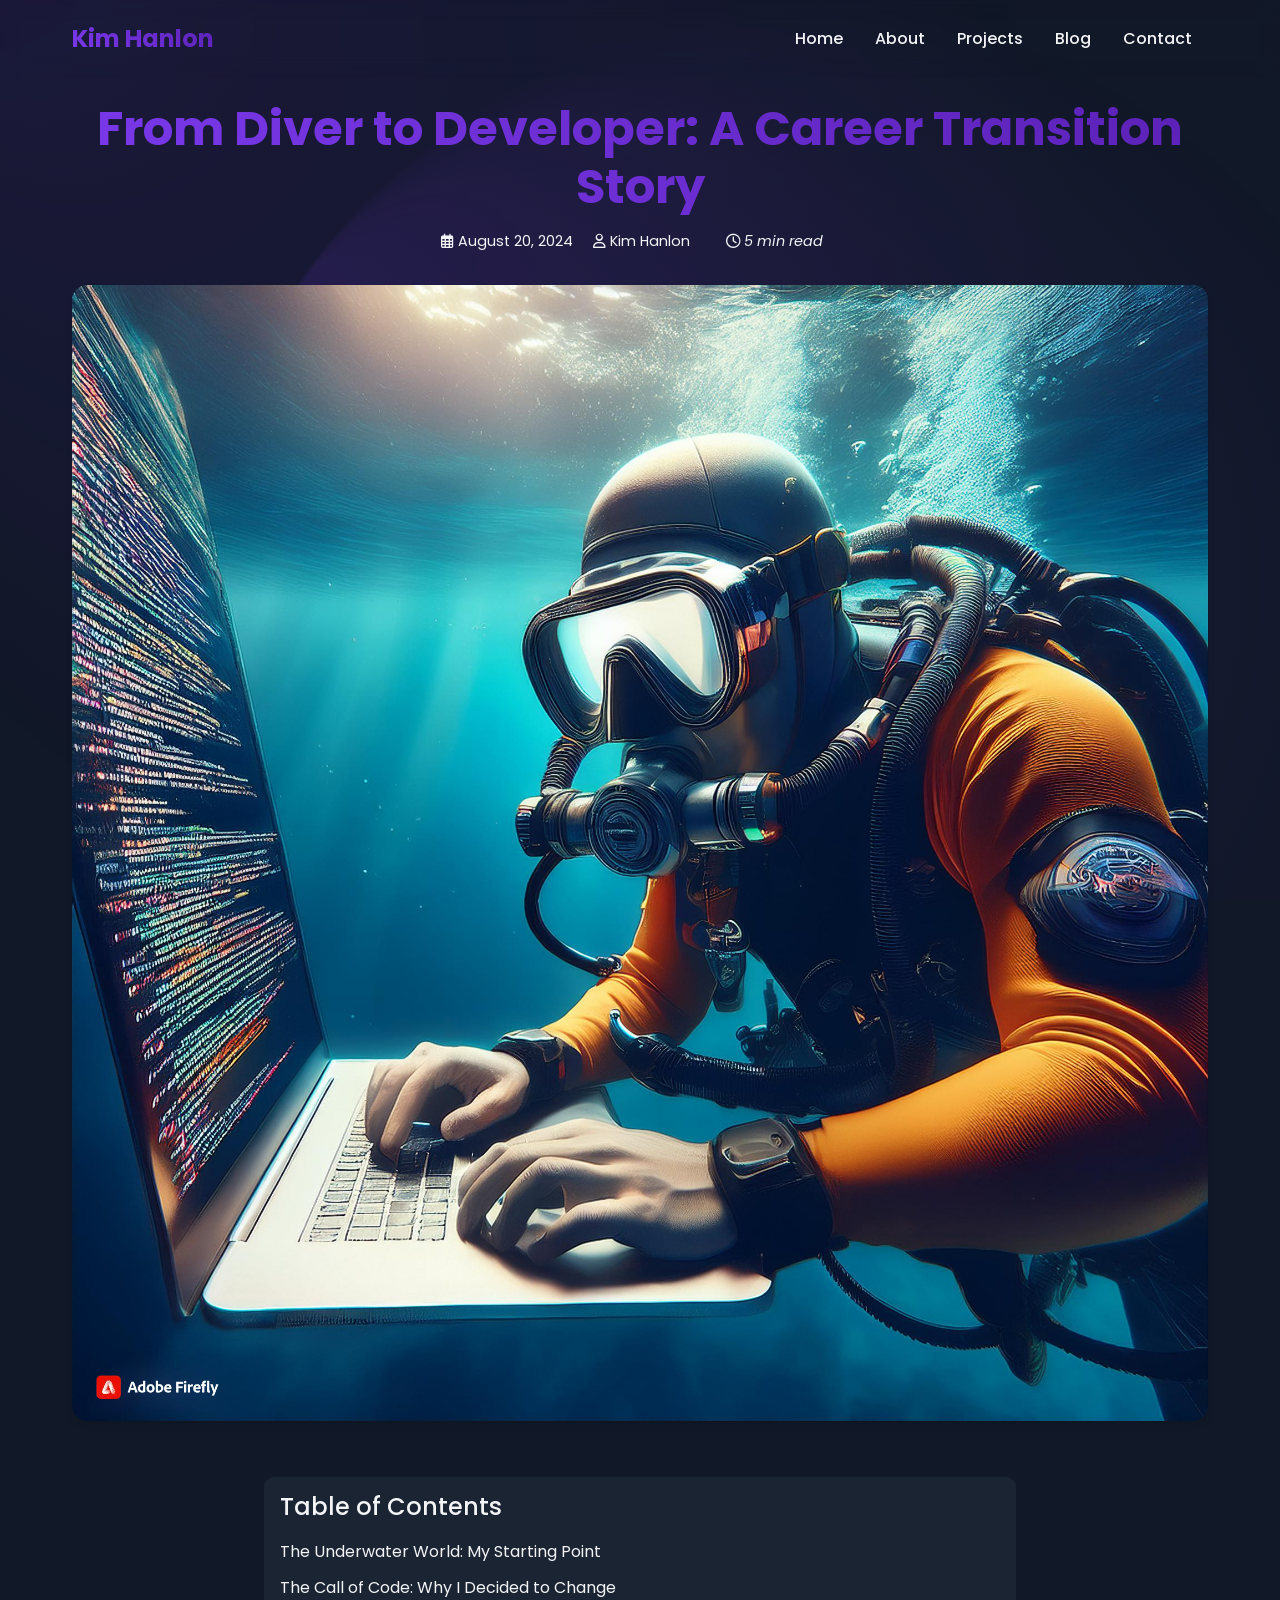
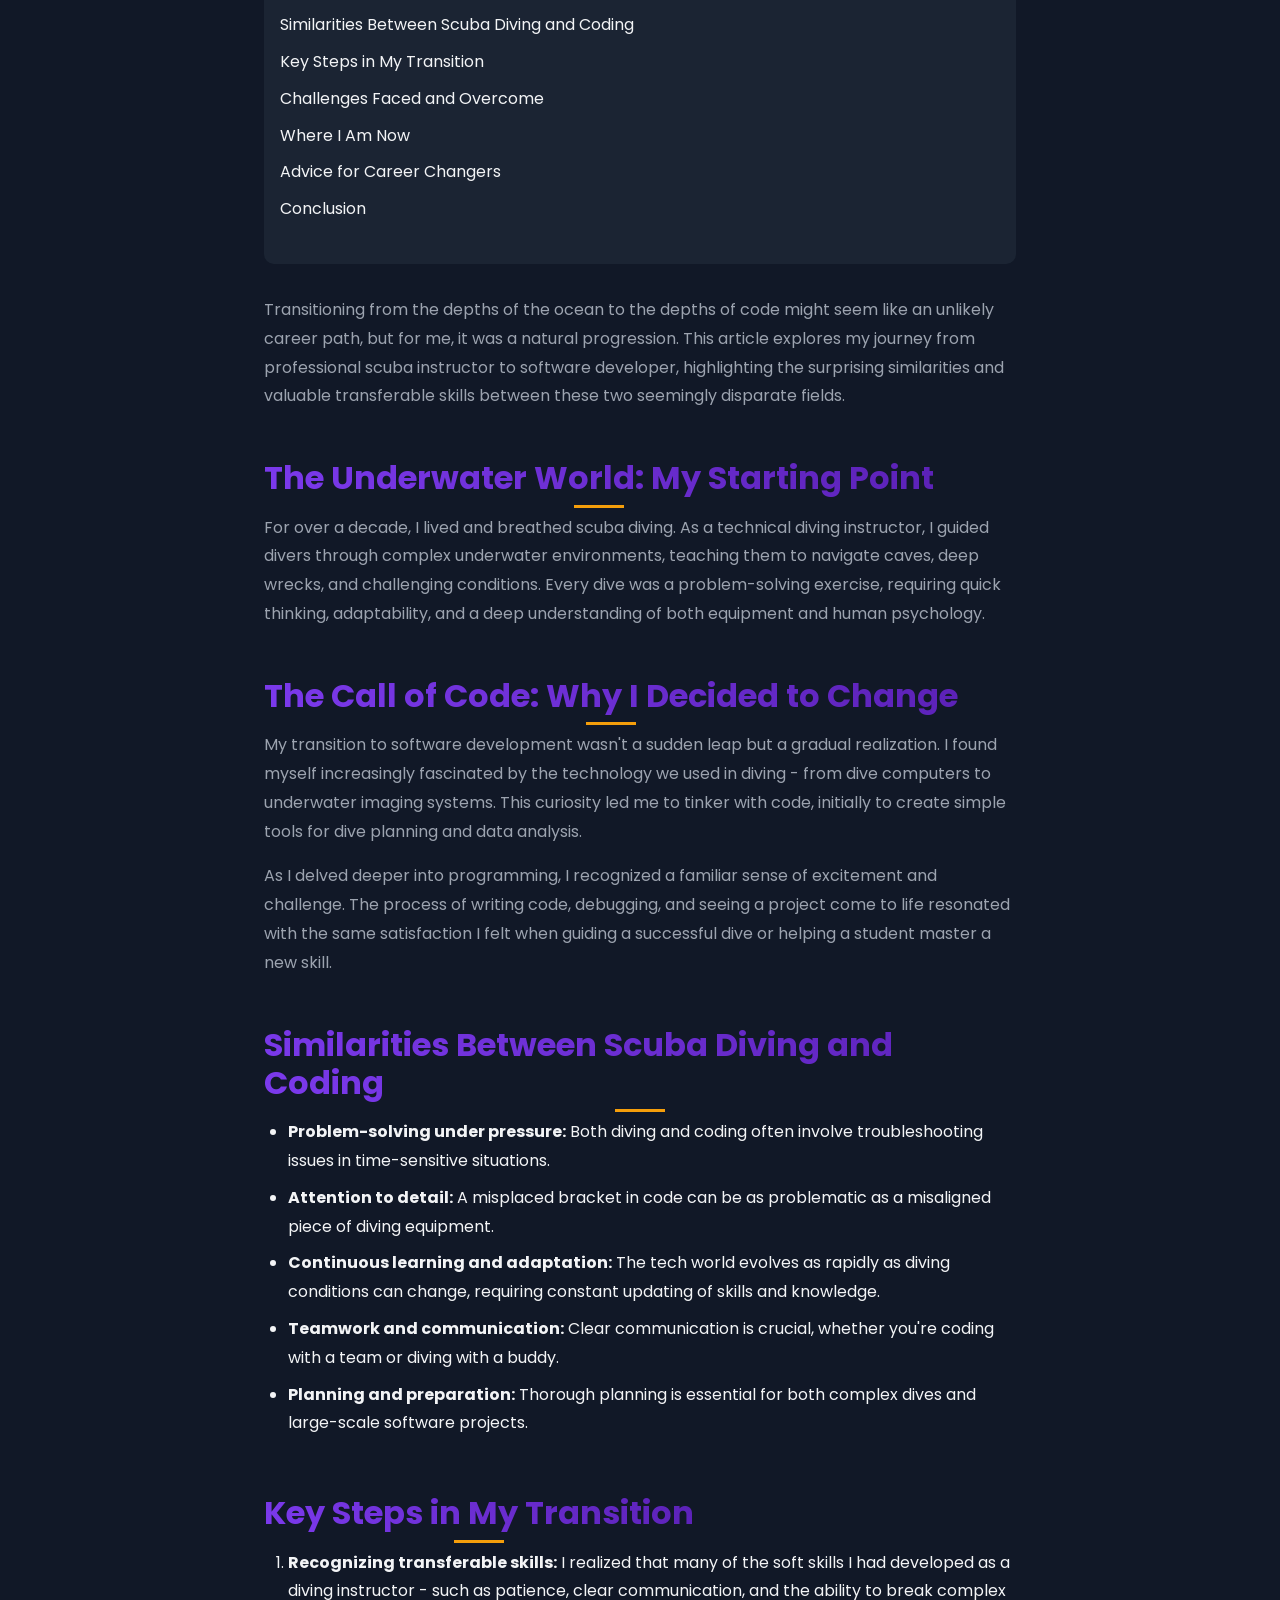
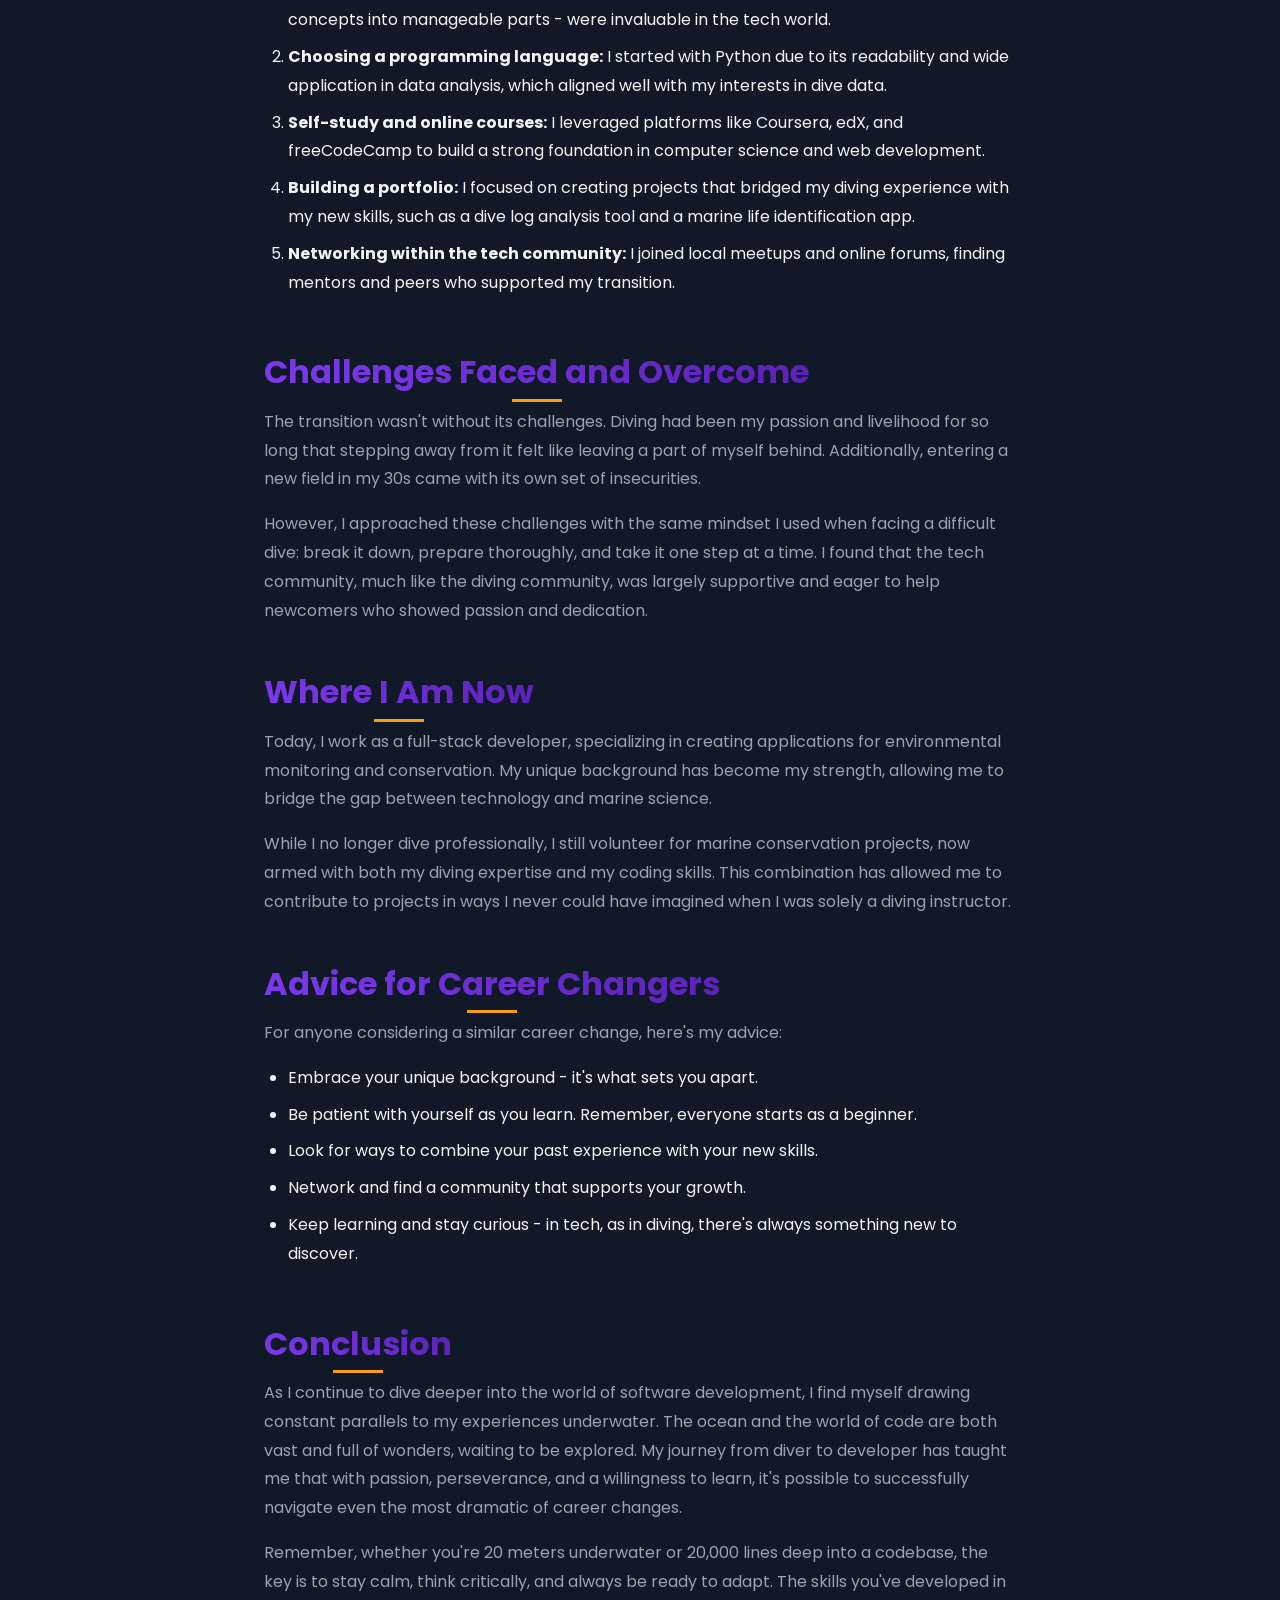
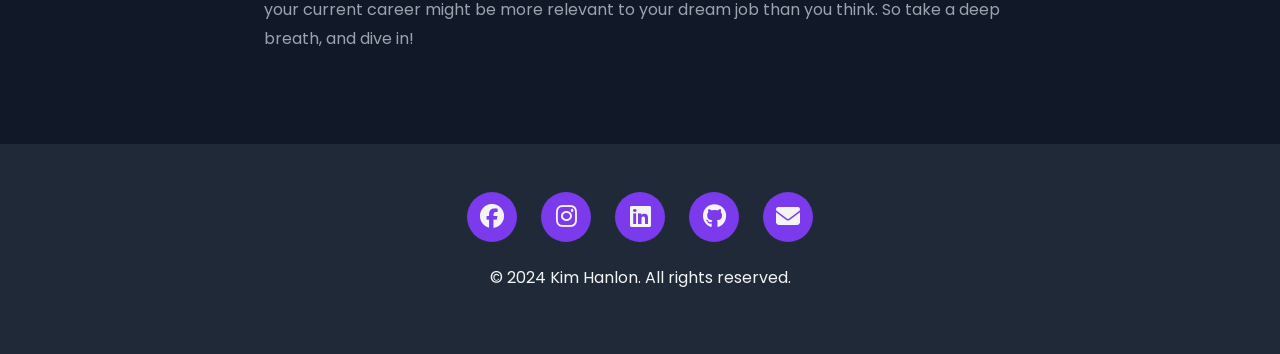
==== diver2coder.html @ e18cc1fc "Add first blog article, and add style to blog pages :sparkle: :lipstick:" ====
<!DOCTYPE html>
<html lang="en">

<head>
  <meta charset="UTF-8">
  <meta name="viewport" content="width=device-width, initial-scale=1.0">
  <meta http-equiv="X-UA-Compatible" content="IE=edge">
  <meta name="description" content="From Diver to Developer: A Career Transition Story">
  <meta name="keywords"
    content="career transition, scuba diving, software development, full stack developer, Kim Hanlon">
  <title>From Diver to Developer: A Career Transition Story - Kim Hanlon</title>
  <link rel="apple-touch-icon" sizes="180x180" href="/apple-touch-icon.png">
  <link rel="icon" type="image/png" sizes="32x32" href="/favicon-32x32.png">
  <link rel="icon" type="image/png" sizes="16x16" href="/favicon-16x16.png">
  <link rel="manifest" href="/site.webmanifest">
  <link href="https://fonts.googleapis.com/css2?family=Poppins:wght@400;500;600;700&display=swap" rel="stylesheet">
  <link href="https://cdn.jsdelivr.net/npm/bootstrap@5.3.0-alpha1/dist/css/bootstrap.min.css" rel="stylesheet">
  <link rel="stylesheet" href="https://cdnjs.cloudflare.com/ajax/libs/font-awesome/6.1.1/css/all.min.css">
  <link rel="stylesheet" href="assets/css/style.css">
  <link rel="stylesheet" href="assets/css/blog.css">
</head>

<body>
  <!-- <div class="cursor"></div> -->
  <div class="background-animation">
    <svg viewBox="0 0 100 100" preserveAspectRatio="xMidYMid slice">
      <defs>
        <radialGradient id="Gradient1" cx="50%" cy="50%" fx="0.441602%" fy="50%" r=".5">
          <animate attributeName="fx" dur="34s" values="0%;3%;0%" repeatCount="indefinite"></animate>
          <stop offset="0%" stop-color="rgba(124, 58, 237, 0.3)"></stop>
          <stop offset="100%" stop-color="rgba(124, 58, 237, 0)"></stop>
        </radialGradient>
        <radialGradient id="Gradient2" cx="50%" cy="50%" fx="2.68147%" fy="50%" r=".5">
          <animate attributeName="fx" dur="23.5s" values="0%;3%;0%" repeatCount="indefinite"></animate>
          <stop offset="0%" stop-color="rgba(91, 33, 182, 0.3)"></stop>
          <stop offset="100%" stop-color="rgba(91, 33, 182, 0)"></stop>
        </radialGradient>
      </defs>
      <rect x="0" y="0" width="100" height="100" fill="url(#Gradient1)">
        <animate attributeName="x" dur="20s" values="25;0;25" repeatCount="indefinite" />
        <animate attributeName="y" dur="21s" values="0;25;0" repeatCount="indefinite" />
        <animateTransform attributeName="transform" type="rotate" from="0 50 50" to="360 50 50" dur="17s"
          repeatCount="indefinite" />
      </rect>
      <rect x="0" y="0" width="100" height="100" fill="url(#Gradient2)">
        <animate attributeName="x" dur="23s" values="-25;0;-25" repeatCount="indefinite" />
        <animate attributeName="y" dur="24s" values="0;-25;0" repeatCount="indefinite" />
        <animateTransform attributeName="transform" type="rotate" from="0 50 50" to="360 50 50" dur="18s"
          repeatCount="indefinite" />
      </rect>
    </svg>
  </div>
  <nav class="navbar navbar-expand-lg navbar-dark fixed-top">
    <div class="container">
      <!-- <div class="theme-toggle">
        <input type="checkbox" id="theme-switch" />
        <label for="theme-switch">
          <i class="fas fa-sun"></i>
          <i class="fas fa-moon"></i>
        </label>
      </div> -->
      <a class="navbar-brand" href="#">Kim Hanlon</a>
      <button class="navbar-toggler" type="button" data-bs-toggle="collapse" data-bs-target="#navbarNav"
        aria-controls="navbarNav" aria-expanded="false" aria-label="Toggle navigation">
        <span class="navbar-toggler-icon"></span>
      </button>
      <div class="collapse navbar-collapse" id="navbarNav">
        <ul class="navbar-nav ms-auto">
          <li class="nav-item"><a class="nav-link" href="#home">Home</a></li>
          <li class="nav-item"><a class="nav-link" href="#about">About</a></li>
          <li class="nav-item"><a class="nav-link" href="#projects">Projects</a></li>
          <li class="nav-item"><a class="nav-link" href="#blog">Blog</a></li>
          <li class="nav-item"><a class="nav-link" href="#contact">Contact</a></li>
        </ul>
      </div>
    </div>
  </nav>

  <main class="blog-post">
    <div class="container">
      <article>
        <header class="blog-header">
          <h1>From Diver to Developer: A Career Transition Story</h1>
          <div class="blog-meta">
            <span class="blog-date"><i class="far fa-calendar-alt"></i> August 20, 2024</span>
            <span class="blog-author"><i class="far fa-user"></i> Kim Hanlon</span>
            <!-- Reading time will be inserted here by JavaScript -->
          </div>
        </header>

        <div class="blog-image-card">
          <img src="media/scubacodercartoon.jpg" alt="Scuba diver working on a laptop underwater" class="blog-image">
        </div>

        <div class="blog-content">
          <p>Transitioning from the depths of the ocean to the depths of code might seem like an unlikely career path,
            but for me, it was a natural progression. This article explores my journey from professional scuba
            instructor to software developer, highlighting the surprising similarities and valuable transferable skills
            between these two seemingly disparate fields.</p>

          <h2>The Underwater World: My Starting Point</h2>
          <p>For over a decade, I lived and breathed scuba diving. As a technical diving instructor, I guided divers
            through complex underwater environments, teaching them to navigate caves, deep wrecks, and challenging
            conditions. Every dive was a problem-solving exercise, requiring quick thinking, adaptability, and a deep
            understanding of both equipment and human psychology.</p>

          <h2>The Call of Code: Why I Decided to Change</h2>
          <p>My transition to software development wasn't a sudden leap but a gradual realization. I found myself
            increasingly fascinated by the technology we used in diving - from dive computers to underwater imaging
            systems. This curiosity led me to tinker with code, initially to create simple tools for dive planning and
            data analysis.</p>
          <p>As I delved deeper into programming, I recognized a familiar sense of excitement and challenge. The process
            of writing code, debugging, and seeing a project come to life resonated with the same satisfaction I felt
            when guiding a successful dive or helping a student master a new skill.</p>

          <h2>Similarities Between Scuba Diving and Coding</h2>
          <ul>
            <li><strong>Problem-solving under pressure:</strong> Both diving and coding often involve troubleshooting
              issues in time-sensitive situations.</li>
            <li><strong>Attention to detail:</strong> A misplaced bracket in code can be as problematic as a misaligned
              piece of diving equipment.</li>
            <li><strong>Continuous learning and adaptation:</strong> The tech world evolves as rapidly as diving
              conditions can change, requiring constant updating of skills and knowledge.</li>
            <li><strong>Teamwork and communication:</strong> Clear communication is crucial, whether you're coding with
              a team or diving with a buddy.</li>
            <li><strong>Planning and preparation:</strong> Thorough planning is essential for both complex dives and
              large-scale software projects.</li>
          </ul>

          <h2>Key Steps in My Transition</h2>
          <ol>
            <li><strong>Recognizing transferable skills:</strong> I realized that many of the soft skills I had
              developed as a diving instructor - such as patience, clear communication, and the ability to break complex
              concepts into manageable parts - were invaluable in the tech world.</li>
            <li><strong>Choosing a programming language:</strong> I started with Python due to its readability and wide
              application in data analysis, which aligned well with my interests in dive data.</li>
            <li><strong>Self-study and online courses:</strong> I leveraged platforms like Coursera, edX, and
              freeCodeCamp to build a strong foundation in computer science and web development.</li>
            <li><strong>Building a portfolio:</strong> I focused on creating projects that bridged my diving experience
              with my new skills, such as a dive log analysis tool and a marine life identification app.</li>
            <li><strong>Networking within the tech community:</strong> I joined local meetups and online forums, finding
              mentors and peers who supported my transition.</li>
          </ol>

          <h2>Challenges Faced and Overcome</h2>
          <p>The transition wasn't without its challenges. Diving had been my passion and livelihood for so long that
            stepping away from it felt like leaving a part of myself behind. Additionally, entering a new field in my
            30s came with its own set of insecurities.</p>
          <p>However, I approached these challenges with the same mindset I used when facing a difficult dive: break it
            down, prepare thoroughly, and take it one step at a time. I found that the tech community, much like the
            diving community, was largely supportive and eager to help newcomers who showed passion and dedication.</p>

          <h2>Where I Am Now</h2>
          <p>Today, I work as a full-stack developer, specializing in creating applications for environmental monitoring
            and conservation. My unique background has become my strength, allowing me to bridge the gap between
            technology and marine science.</p>
          <p>While I no longer dive professionally, I still volunteer for marine conservation projects, now armed with
            both my diving expertise and my coding skills. This combination has allowed me to contribute to projects in
            ways I never could have imagined when I was solely a diving instructor.</p>

          <h2>Advice for Career Changers</h2>
          <p>For anyone considering a similar career change, here's my advice:</p>
          <ul>
            <li>Embrace your unique background - it's what sets you apart.</li>
            <li>Be patient with yourself as you learn. Remember, everyone starts as a beginner.</li>
            <li>Look for ways to combine your past experience with your new skills.</li>
            <li>Network and find a community that supports your growth.</li>
            <li>Keep learning and stay curious - in tech, as in diving, there's always something new to discover.</li>
          </ul>

          <h2>Conclusion</h2>
          <p>As I continue to dive deeper into the world of software development, I find myself drawing constant
            parallels to my experiences underwater. The ocean and the world of code are both vast and full of wonders,
            waiting to be explored. My journey from diver to developer has taught me that with passion, perseverance,
            and a willingness to learn, it's possible to successfully navigate even the most dramatic of career changes.
          </p>
          <p>Remember, whether you're 20 meters underwater or 20,000 lines deep into a codebase, the key is to stay
            calm, think critically, and always be ready to adapt. The skills you've developed in your current career
            might be more relevant to your dream job than you think. So take a deep breath, and dive in!</p>
        </div>
      </article>
    </div>
  </main>

  <footer>
    <div class="container">
      <div class="social-icons">
        <a href="https://www.facebook.com/blogdivein/" class="social-icon"><i class="fab fa-facebook"></i></a>
        <a href="https://www.instagram.com/kimatronzyborg" class="social-icon"><i class="fab fa-instagram"></i></a>
        <a href="https://www.linkedin.com/in/kimhanlon291354" class="social-icon"><i class="fab fa-linkedin"></i></a>
        <a href="https://github.com/kimatron" class="social-icon"><i class="fab fa-github"></i></a>
        <a href="mailto:kim@kimatron.tech?subject=Inquiry" class="social-icon"><i class="fas fa-envelope"></i></a>
      </div>
      <p>&copy; 2024 Kim Hanlon. All rights reserved.</p>
    </div>
  </footer>

  <script src="https://cdn.jsdelivr.net/npm/bootstrap@5.3.0-alpha1/dist/js/bootstrap.bundle.min.js"></script>
  <script src="assets/js/main.js"></script>
</body>

</html>
---- assets/css/style.css ----
:root {
  --primary-color: #7c3aed;
  --secondary-color: #5b21b6;
  --accent-color: #f59e0b;
  --background-color: #111827;
  --text-color: #f3f4f6;
  --navbar-bg: rgba(17, 24, 39, 0.9);
}


.light-mode {
  --primary-color: #6d28d9;
  --secondary-color: #5b21b6;
  --background-color: #f3f4f6;
  --text-color: #111827;
  --card-bg: #ffffff;
}

.theme-toggle {
  position: relative;
  display: inline-block;
  margin-left: 20px;
}

#theme-switch {
  display: none;
}

.theme-toggle label {
  cursor: pointer;
  padding: 5px;
  background-color: var(--card-bg);
  border-radius: 20px;
  display: inline-flex;
  align-items: center;
  justify-content: space-between;
  width: 60px;
  height: 30px;
  position: relative;
}

.theme-toggle label i {
  font-size: 14px;
  transition: 0.3s;
}

.theme-toggle label::after {
  content: '';
  position: absolute;
  width: 24px;
  height: 24px;
  background-color: var(--primary-color);
  border-radius: 50%;
  top: 3px;
  left: 3px;
  transition: 0.3s;
}

#theme-switch:checked+label::after {
  transform: translateX(30px);
}

body {
  font-family: 'Poppins', sans-serif;
  background-color: var(--background-color);
  color: var(--text-color);
}

.background-animation {
  position: fixed;
  top: 0;
  left: 0;
  width: 100%;
  height: 100%;
  z-index: -1;
  opacity: 0.5;
}

.background-animation svg {
  width: 100%;
  height: 100%;
}

.container {
  max-width: 1200px;
  margin: 0 auto;
  padding: 0 2rem;
}

.cursor {
  width: 20px;
  height: 20px;
  border: 2px solid var(--primary-color);
  border-radius: 50%;
  position: fixed;
  pointer-events: none;
  transform: translate(-50%, -50%);
  transition: all 0.1s ease;
  z-index: 9999;
}

.cursor-grow {
  transform: translate(-50%, -50%) scale(2.5);
  background-color: rgba(124, 58, 237, 0.2);
  border: none;
}

/* Improved Navbar */
.navbar {
  background-color: var(--navbar-bg);
  backdrop-filter: blur(10px);
  padding: 1rem 0;
  transition: all 0.3s ease;
}

.navbar-brand {
  font-size: 1.5rem;
  font-weight: 700;
  background: linear-gradient(45deg, var(--primary-color), var(--secondary-color));
  -webkit-background-clip: text;
  -webkit-text-fill-color: transparent;
  transition: transform 0.3s ease;
}

.navbar-brand:hover {
  transform: scale(1.05);
}

.nav-link {
  position: relative;
  color: var(--text-color) !important;
  font-weight: 500;
  margin: 0 0.5rem;
  transition: color 0.3s ease;
}

.nav-link::after {
  content: '';
  position: absolute;
  width: 0;
  height: 2px;
  bottom: -5px;
  left: 0;
  background-color: var(--primary-color);
  transition: width 0.3s ease;
}

.nav-link:hover::after {
  width: 100%;
}

.nav-link:hover {
  color: var(--primary-color) !important;
}

/* Hero Section */
.hero {
  height: 100vh;
  display: flex;
  align-items: center;
  justify-content: center;
  text-align: center;
  /* background-image: url('assets/img/fireflyhero.jpg'); */
  background: linear-gradient(135deg, var(--primary-color), var(--secondary-color));
  position: relative;
  overflow: hidden;
}

.hero::before {
  content: '';
  position: absolute;
  top: 0;
  left: 0;
  right: 0;
  bottom: 0;
  background: url('assets/img/fireflyhero.jpg');
  opacity: 0.1;
  animation: backgroundScroll 20s linear infinite;
}

@keyframes backgroundScroll {
  from {
    background-position: 0 0;
  }

  to {
    background-position: 100% 100%;
  }
}

.hero h1 {
  font-size: 4rem;
  font-weight: 700;
  margin-bottom: 2rem;
  color: var(--text-color);
  text-shadow: 2px 2px 4px rgba(0, 0, 0, 0.3);
}

#rotating-text {
  font-weight: 700;
  background: linear-gradient(45deg, var(--accent-color), #4ecdc4);
  -webkit-background-clip: text;
  -webkit-text-fill-color: transparent;
  padding: 0 10px;
  position: relative;
}

/* Sections */
.section {
  padding: 8rem 0;
  text-align: center;
}

h2 {
  font-size: 3rem;
  font-weight: 700;
  margin-bottom: 3rem;
  background: linear-gradient(45deg, var(--primary-color), var(--secondary-color));
  -webkit-background-clip: text;
  -webkit-text-fill-color: transparent;
  position: relative;
  display: inline-block;
}

h2::after {
  content: '';
  position: absolute;
  left: 50%;
  bottom: -10px;
  width: 50px;
  height: 3px;
  background-color: var(--accent-color);
  transform: translateX(-50%);
  transition: width 0.3s ease;
}

h2:hover::after {
  width: 100px;
}

.skills-container {
  display: grid;
  grid-template-columns: repeat(auto-fit, minmax(250px, 1fr));
  gap: 2rem;
  margin-top: 3rem;
}

.skill-category {
  background-color: rgba(31, 41, 55, 0.8);
  border-radius: 10px;
  padding: 2rem;
  text-align: center;
  transition: transform 0.3s ease, box-shadow 0.3s ease;
  position: relative;
  overflow: hidden;
}

.skill-category::before {
  content: '';
  position: absolute;
  top: -50%;
  left: -50%;
  width: 200%;
  height: 200%;
  background: linear-gradient(to bottom right,
      rgba(124, 58, 237, 0.1),
      rgba(91, 33, 182, 0.1));
  transform: rotate(45deg);
  z-index: 0;
}

.skill-category:hover {
  transform: translateY(-10px);
  box-shadow: 0 10px 20px rgba(0, 0, 0, 0.2);
}

.skill-icon {
  font-size: 3rem;
  margin-bottom: 1rem;
  color: var(--primary-color);
  position: relative;
  z-index: 1;
}

.skill-category h3 {
  font-size: 1.5rem;
  margin-bottom: 1.5rem;
  color: var(--accent-color);
  position: relative;
  z-index: 1;
}

.skill-list {
  list-style-type: none;
  padding: 0;
  position: relative;
  z-index: 1;
}

.skill-tag {
  display: inline-block;
  background-color: rgba(124, 58, 237, 0.1);
  color: var(--text-color);
  padding: 0.5rem 1rem;
  border-radius: 20px;
  margin: 0.25rem;
  font-size: 0.9rem;
  transition: background-color 0.3s ease, transform 0.3s ease;
}

.skill-tag:hover {
  background-color: rgba(124, 58, 237, 0.3);
  transform: scale(1.05);
}

@media (max-width: 768px) {
  .skills-container {
    grid-template-columns: 1fr;
  }
}

/* Project Grid */
.project-grid {
  display: grid;
  grid-template-columns: repeat(auto-fit, minmax(300px, 1fr));
  gap: 2rem;
}

.project-card {
  position: relative;
  border-radius: 15px;
  overflow: hidden;
  box-shadow: 0 4px 6px rgba(0, 0, 0, 0.1);
  transition: all 0.3s ease;
  height: 300px;
  /* Set a fixed height */
}

.project-card:hover {
  transform: translateY(-10px);
  box-shadow: 0 10px 20px rgba(0, 0, 0, 0.2);
}

.project-image {
  height: 100%;
  background-size: cover;
  background-position: center;
  transition: transform 0.3s ease;
}

.project-card:hover .project-image {
  transform: scale(1.1);
}

.project-overlay {
  position: absolute;
  top: 0;
  left: 0;
  right: 0;
  bottom: 0;
  background: rgba(0, 0, 0, 0.8);
  display: flex;
  flex-direction: column;
  justify-content: center;
  align-items: center;
  opacity: 0;
  transition: opacity 0.3s ease;
  padding: 20px;
  overflow-y: auto;
  /* Allow scrolling if content overflows */
}

.project-card:hover .project-overlay {
  opacity: 1;
}

.project-overlay h3 {
  color: var(--text-color);
  font-size: 1.5rem;
  margin-bottom: 1rem;
}

.project-overlay p {
  color: var(--text-color);
  margin-bottom: 1rem;
  font-size: 0.9rem;
}

/* Blog Grid */
.blog-grid {
  display: grid;
  grid-template-columns: repeat(auto-fit, minmax(300px, 1fr));
  gap: 2rem;
}

.blog-card {
  background-color: #1f2937;
  border-radius: 15px;
  overflow: hidden;
  transition: all 0.3s ease;
  box-shadow: 0 4px 6px rgba(0, 0, 0, 0.1);
}

.blog-card:hover {
  transform: translateY(-10px);
  box-shadow: 0 10px 20px rgba(0, 0, 0, 0.2);
}

.blog-image {
  height: 200px;
  background-size: cover;
  background-position: center;
  transition: transform 0.3s ease;
}

.blog-card:hover .blog-image {
  transform: scale(1.1);
}

.blog-content {
  padding: 1.5rem;
}

.blog-content h3 {
  font-size: 1.5rem;
  margin-bottom: 1rem;
}

.blog-content p {
  margin-bottom: 1rem;
  color: #9ca3af;
}

.blog-post {
  padding-top: 100px;
  /* Adjust based on your navbar height */
  padding-bottom: 50px;
}

.blog-header {
  text-align: center;
  margin-bottom: 2rem;
}

.blog-header h1 {
  font-size: 3rem;
  font-weight: 700;
  background: linear-gradient(45deg, var(--primary-color), var(--secondary-color));
  -webkit-background-clip: text;
  -webkit-text-fill-color: transparent;
  margin-bottom: 1rem;
}

.blog-meta {
  color: var(--text-color);
  font-size: 0.9rem;
}

.blog-meta span {
  margin-right: 1rem;
}

.blog-image-card {
  background-color: rgba(31, 41, 55, 0.8);
  border-radius: 15px;
  overflow: hidden;
  margin-bottom: 2rem;
  box-shadow: 0 4px 6px rgba(0, 0, 0, 0.1);
  transition: transform 0.3s ease, box-shadow 0.3s ease;
}

.blog-image-card:hover {
  transform: translateY(-5px);
  box-shadow: 0 10px 20px rgba(0, 0, 0, 0.2);
}

.blog-image {
  width: 100%;
  height: auto;
  display: block;
}

.blog-content {
  max-width: 800px;
  margin: 0 auto;
  line-height: 1.8;
}

.blog-content h2 {
  font-size: 2rem;
  margin-top: 2rem;
  margin-bottom: 1rem;
}

.blog-content ul,
.blog-content ol {
  margin-bottom: 1.5rem;
  padding-left: 1.5rem;
}

.blog-content li {
  margin-bottom: 0.5rem;
}


.reading-time {
  margin-left: 1rem;
  font-style: italic;
}

.table-of-contents {
  background-color: rgba(31, 41, 55, 0.8);
  border-radius: 10px;
  padding: 1rem;
  margin-bottom: 2rem;
}

.table-of-contents h3 {
  font-size: 1.5rem;
  margin-bottom: 1rem;
}

.table-of-contents ul {
  list-style-type: none;
  padding-left: 0;
}

.table-of-contents li {
  margin-bottom: 0.5rem;
}

.table-of-contents a {
  color: var(--text-color);
  text-decoration: none;
  transition: color 0.3s ease;
}

.table-of-contents a:hover {
  color: var(--primary-color);
}

.blog-content h2 {
  scroll-margin-top: 80px;
  /* Adjust based on your navbar height */
}

@media (max-width: 768px) {
  .blog-header h1 {
    font-size: 2.5rem;
  }

  .blog-content h2 {
    font-size: 1.8rem;
  }
}

/* Button styles */
.btn-primary {
  background-color: var(--accent-color);
  color: var(--text-color);
  border: none;
  padding: 0.75rem 2rem;
  font-size: 1rem;
  font-weight: 600;
  text-transform: uppercase;
  letter-spacing: 1px;
  transition: all 0.3s ease;
  position: relative;
  overflow: hidden;
  z-index: 1;
}

.btn-primary::before {
  content: '';
  position: absolute;
  top: 0;
  left: 0;
  width: 0;
  height: 100%;
  background-color: var(--primary-color);
  transition: all 0.3s ease;
  z-index: -1;
}

.btn-primary:hover {
  color: var(--text-color);
}

.btn-primary:hover::before {
  width: 100%;
}


/* Footer */
footer {
  background-color: #1f2937;
  padding: 3rem 0;
  text-align: center;
}

.social-icons {
  margin-bottom: 1.5rem;
}

.social-icon {
  display: inline-block;
  width: 50px;
  height: 50px;
  line-height: 50px;
  font-size: 24px;
  color: var(--text-color);
  background-color: var(--primary-color);
  border-radius: 50%;
  margin: 0 10px;
  transition: all 0.3s ease;
}

.social-icon:hover {
  transform: translateY(-5px) rotate(360deg);
  background-color: var(--secondary-color);
  box-shadow: 0 5px 15px rgba(0, 0, 0, 0.3);
}

@media (max-width: 768px) {
  .hero h1 {
    font-size: 2.5rem;
  }

  h2 {
    font-size: 2.5rem;
  }
}
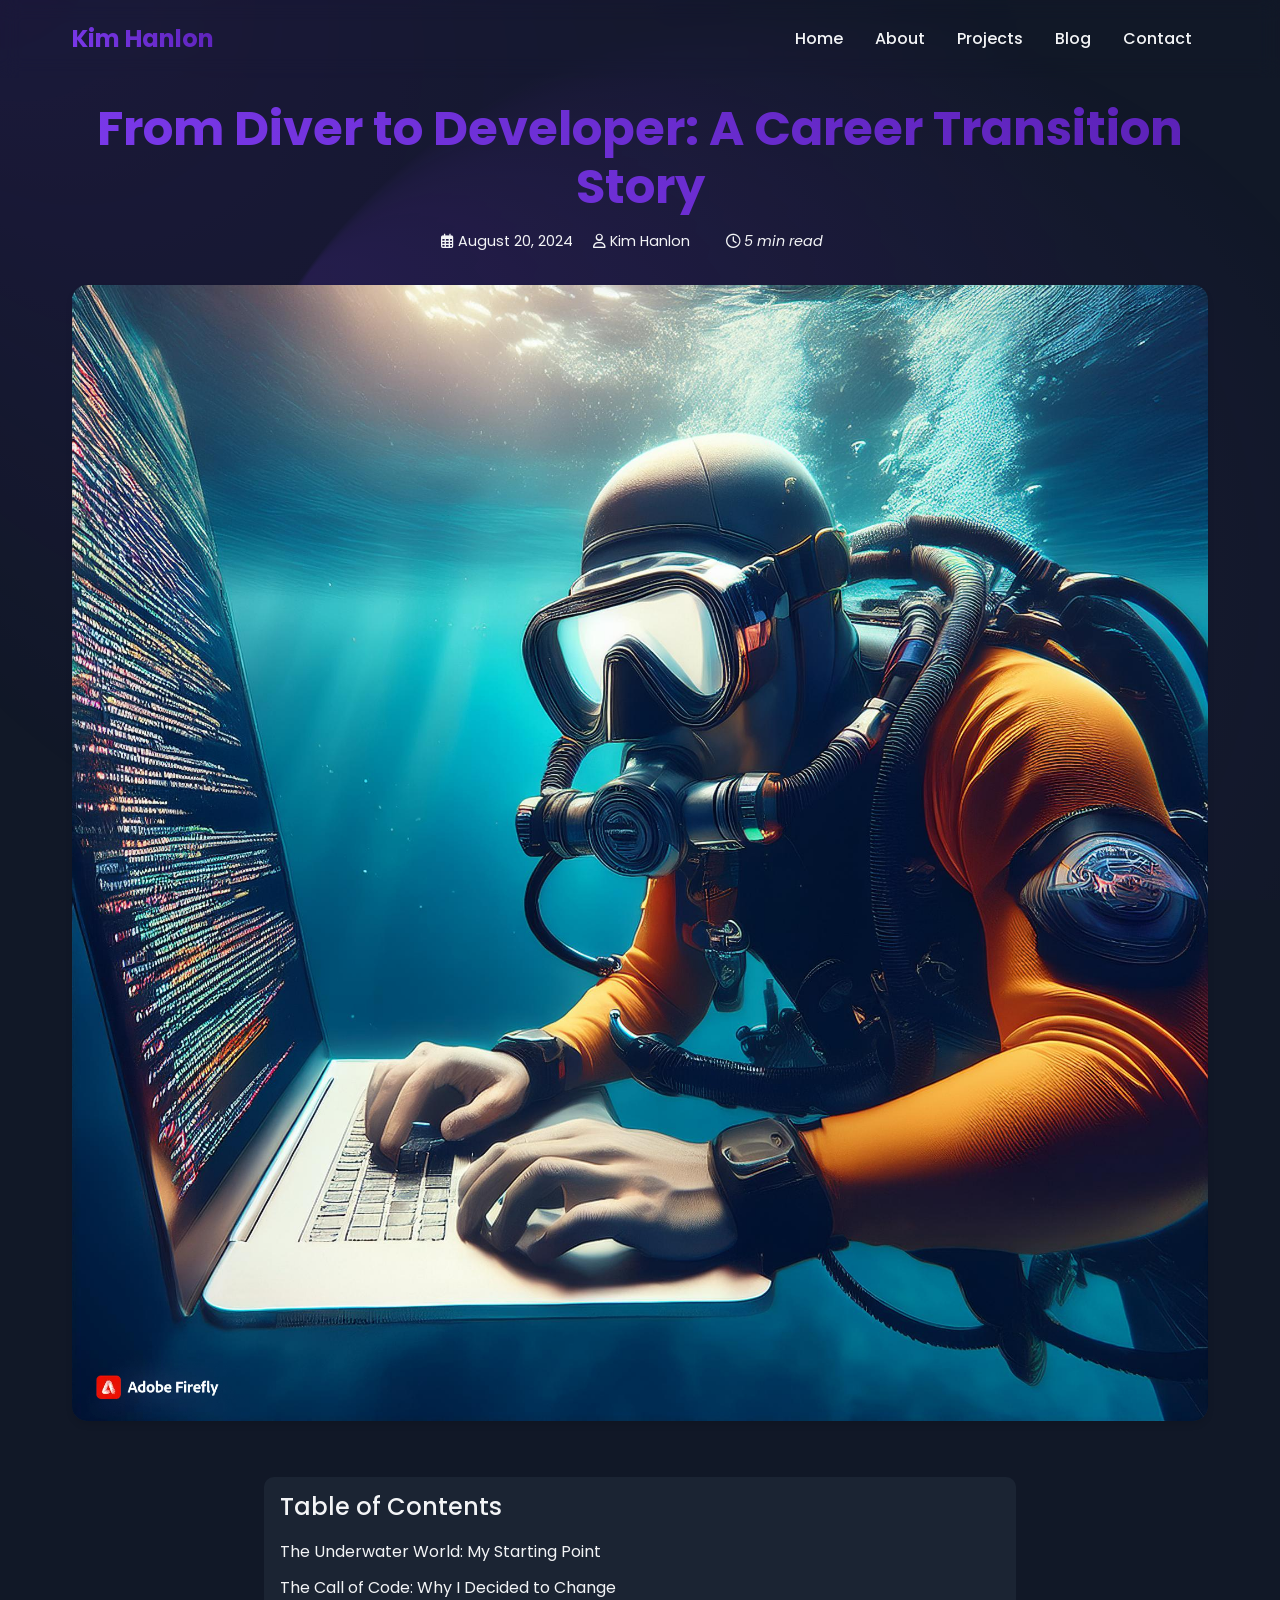
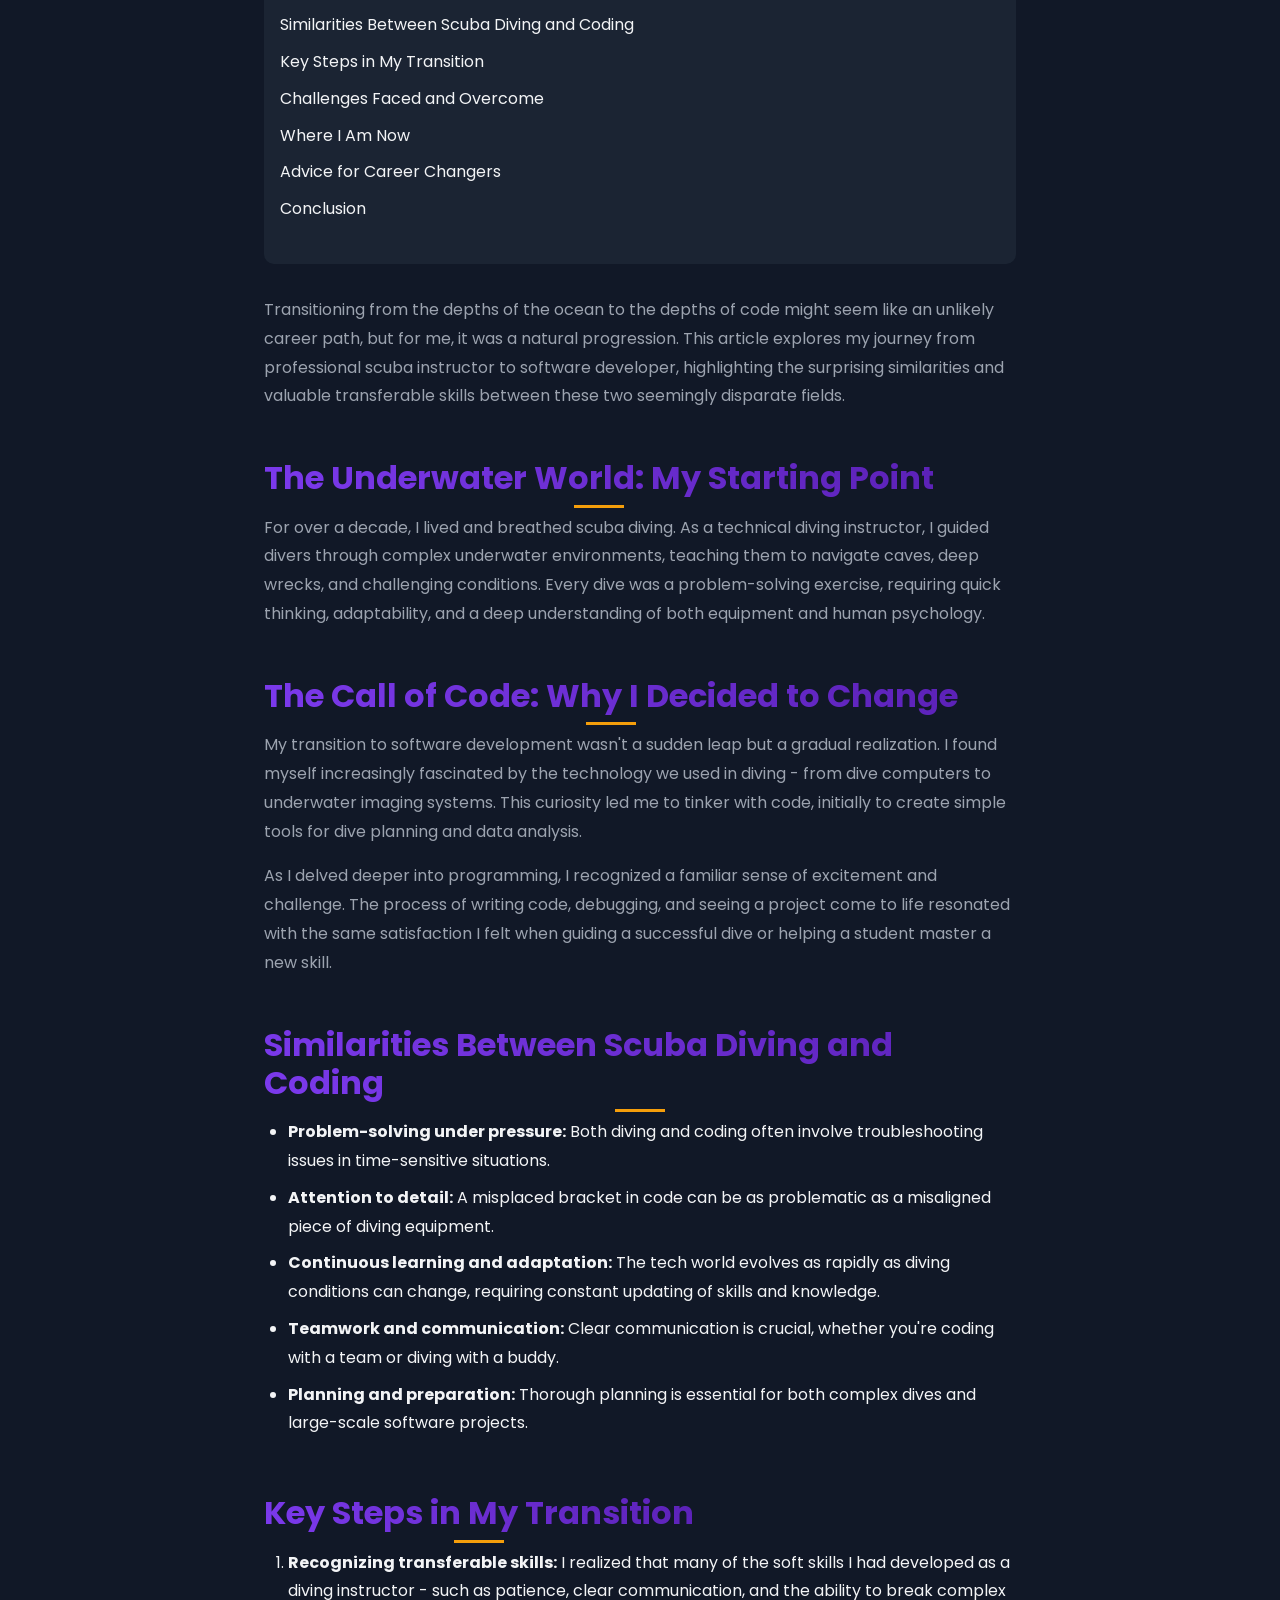
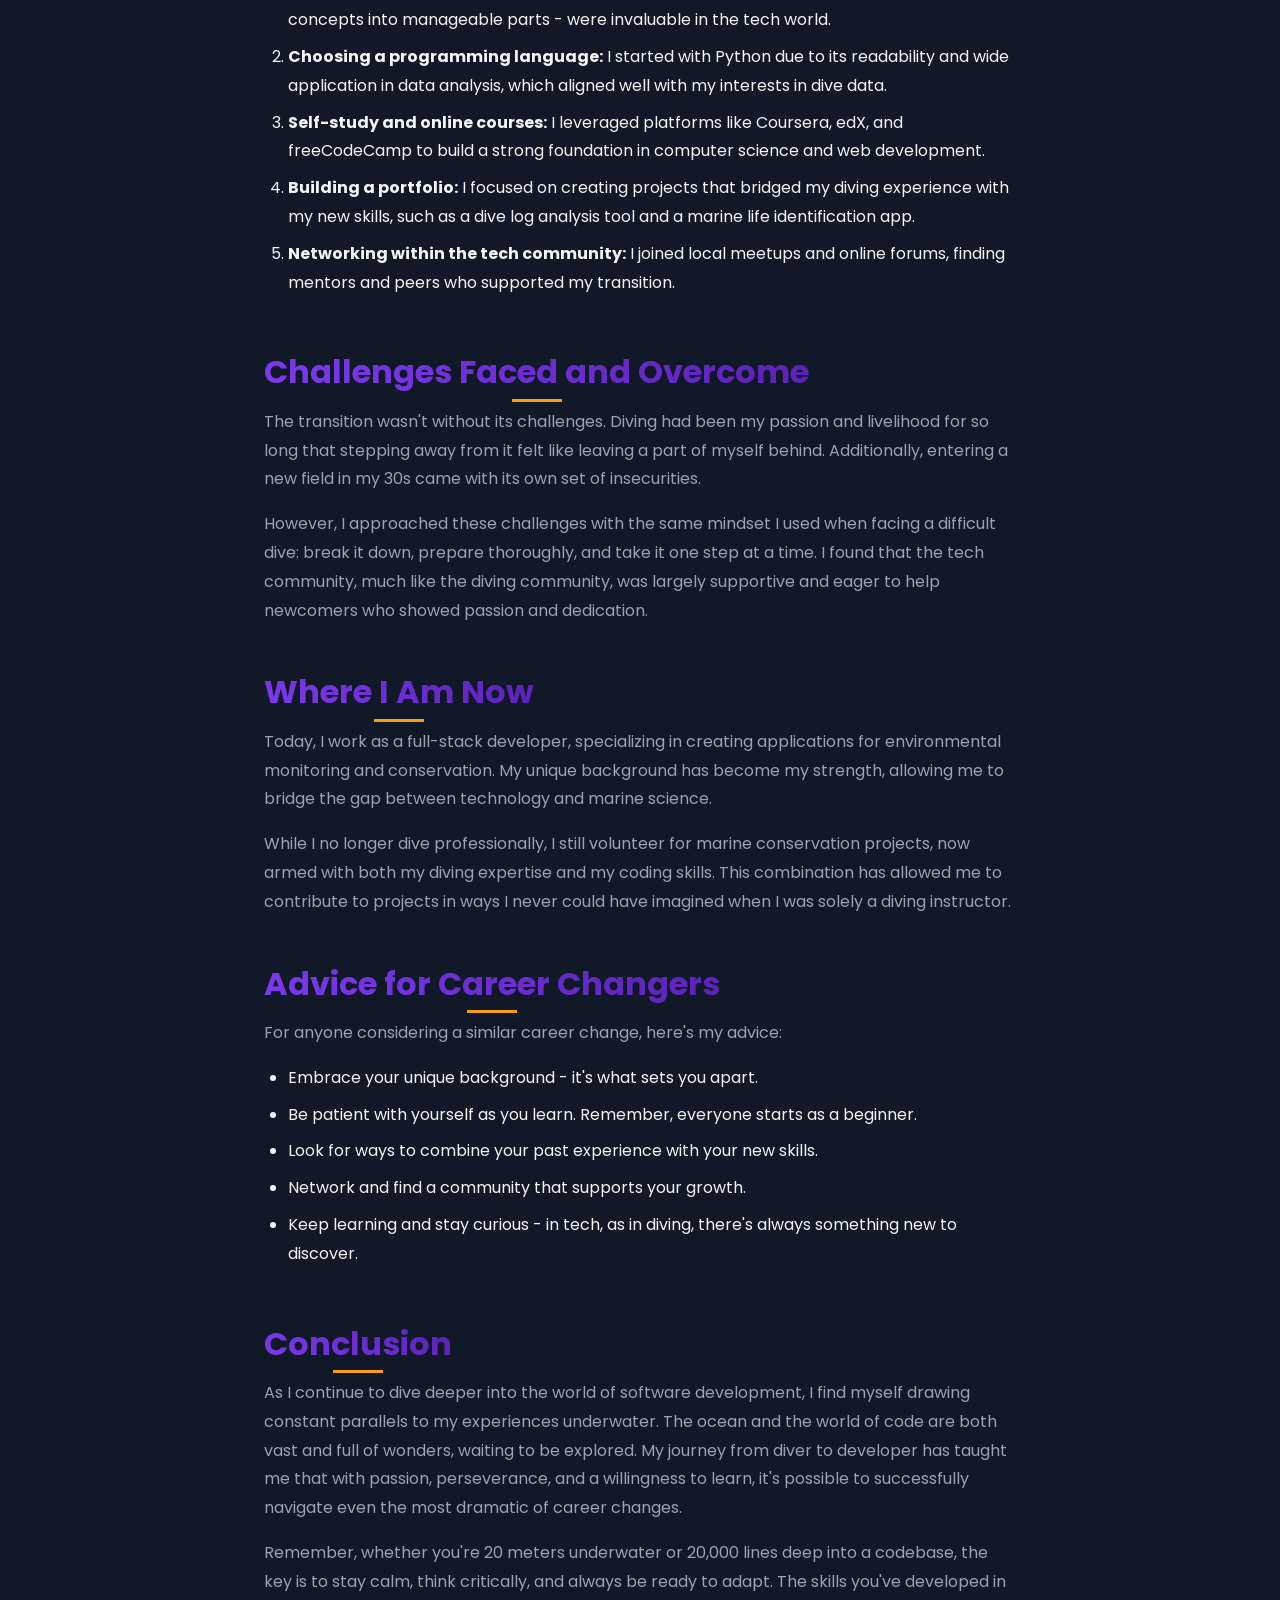
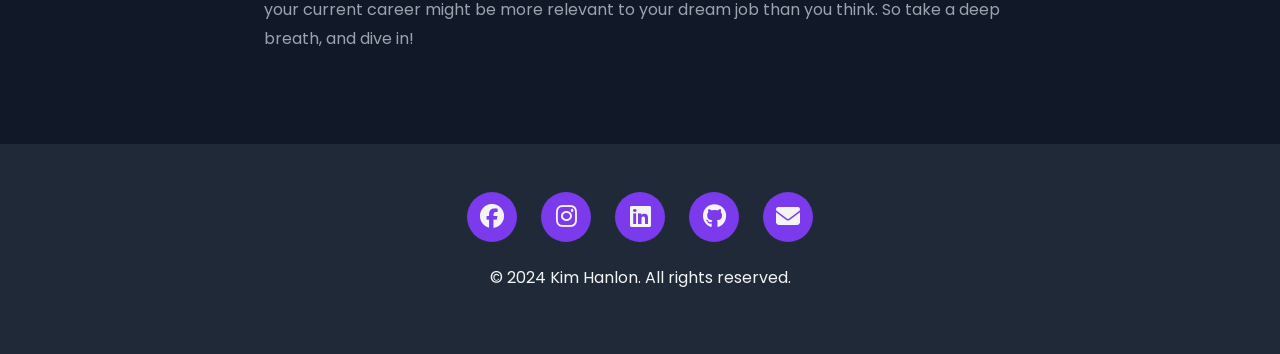
==== commit 62c20cdd: "Fix navbar links on article pages :bug:" ====
--- a/diver2coder.html
+++ b/diver2coder.html
@@ -59,18 +59,18 @@
           <i class="fas fa-moon"></i>
         </label>
       </div> -->
-      <a class="navbar-brand" href="#">Kim Hanlon</a>
+      <a class="navbar-brand" href="index.html">Kim Hanlon</a>
       <button class="navbar-toggler" type="button" data-bs-toggle="collapse" data-bs-target="#navbarNav"
         aria-controls="navbarNav" aria-expanded="false" aria-label="Toggle navigation">
         <span class="navbar-toggler-icon"></span>
       </button>
       <div class="collapse navbar-collapse" id="navbarNav">
         <ul class="navbar-nav ms-auto">
-          <li class="nav-item"><a class="nav-link" href="#home">Home</a></li>
-          <li class="nav-item"><a class="nav-link" href="#about">About</a></li>
-          <li class="nav-item"><a class="nav-link" href="#projects">Projects</a></li>
-          <li class="nav-item"><a class="nav-link" href="#blog">Blog</a></li>
-          <li class="nav-item"><a class="nav-link" href="#contact">Contact</a></li>
+          <li class="nav-item"><a class="nav-link" href="index.html">Home</a></li>
+          <li class="nav-item"><a class="nav-link" href="index.html#about">About</a></li>
+          <li class="nav-item"><a class="nav-link" href="index.html#projects">Projects</a></li>
+          <li class="nav-item"><a class="nav-link" href="index.html#blog">Blog</a></li>
+          <li class="nav-item"><a class="nav-link" href="index.html#contact">Contact</a></li>
         </ul>
       </div>
     </div>
--- a/assets/css/style.css
+++ b/assets/css/style.css
@@ -554,6 +554,21 @@
   }
 }
 
+#blogCarousel .carousel-item {
+  padding: 20px;
+}
+
+#blogCarousel .carousel-control-prev,
+#blogCarousel .carousel-control-next {
+  width: 5%;
+}
+
+#blogCarousel .carousel-control-prev-icon,
+#blogCarousel .carousel-control-next-icon {
+  background-color: var(--primary-color);
+  border-radius: 50%;
+}
+
 /* Button styles */
 .btn-primary {
   background-color: var(--accent-color);
